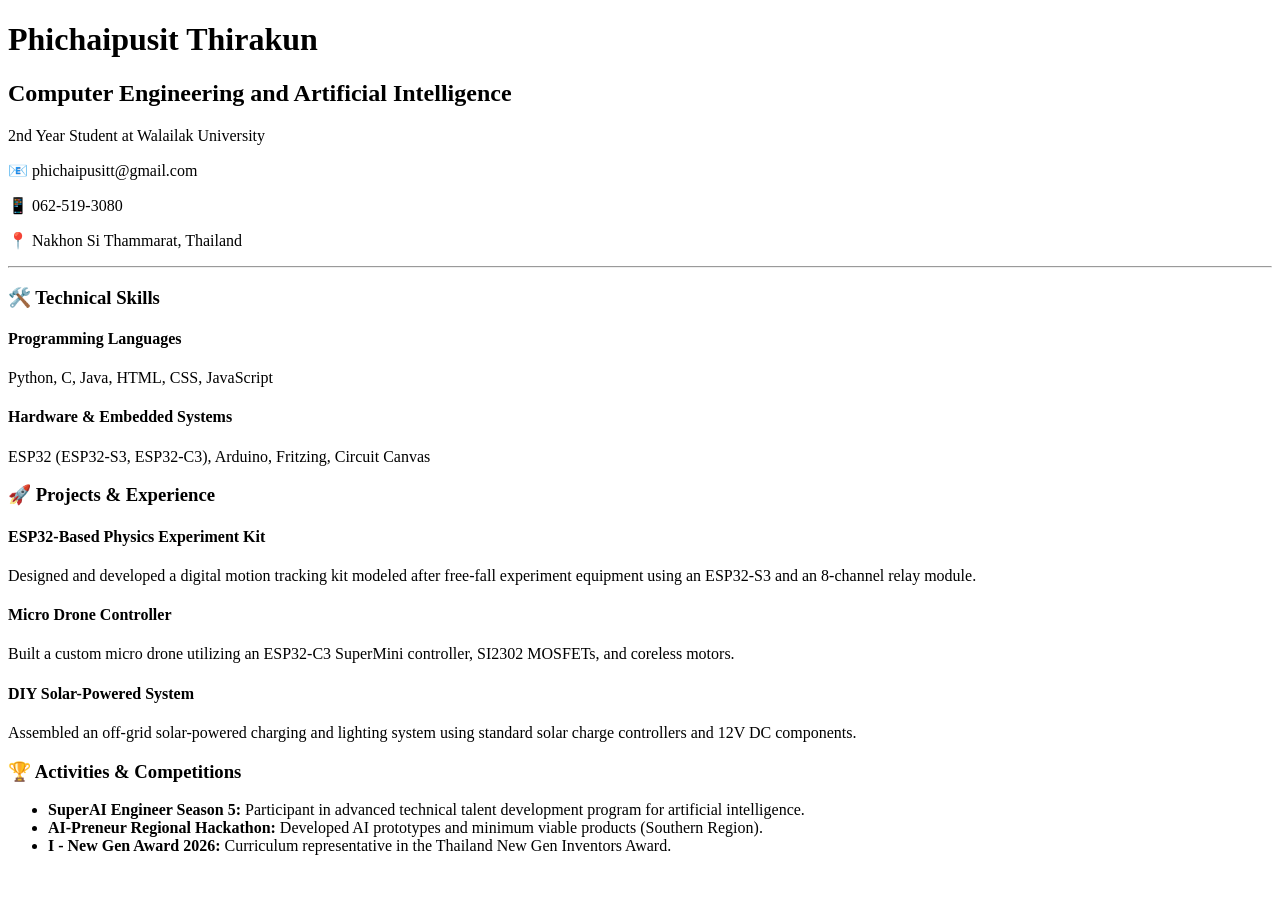
==== index.html @ 3558fc21 "Initial commit" ====
<!DOCTYPE html>
<html lang="en">

<head>
    <meta charset="UTF-8">
    <meta name="viewport" content="width=device-width, initial-scale=1.0">
    <title>Resume | Phichaipusit Thirakun</title>
    <!-- ลิงก์ไปยังไฟล์ CSS อันใหม่ -->
    <link rel="stylesheet" href="resume.css">
</head>

<body>
    <div class="resume-container">
        <!-- ส่วนหัว: ข้อมูลส่วนตัวและการติดต่อ -->
        <header>
            <div class="profile-info">
                <h1>Phichaipusit Thirakun</h1>
                <h2>Computer Engineering and Artificial Intelligence</h2>
                <p>2nd Year Student at Walailak University</p>
            </div>
            <div class="contact-info">
                <p>📧 phichaipusitt@gmail.com</p>
                <p>📱 062-519-3080</p>
                <p>📍 Nakhon Si Thammarat, Thailand</p>
            </div>
        </header>

        <hr>

        <!-- ส่วนที่ 1: ทักษะความสามารถ -->
        <section class="section">
            <h3>🛠️ Technical Skills</h3>
            <div class="skills-grid">
                <div class="skill-category">
                    <h4>Programming Languages</h4>
                    <p>Python, C, Java, HTML, CSS, JavaScript</p>
                </div>
                <div class="skill-category">
                    <h4>Hardware & Embedded Systems</h4>
                    <p>ESP32 (ESP32-S3, ESP32-C3), Arduino, Fritzing, Circuit Canvas</p>
                </div>
            </div>
        </section>

        <!-- ส่วนที่ 2: โปรเจกต์ผลงาน -->
        <section class="section">
            <h3>🚀 Projects & Experience</h3>
            <div class="experience-item">
                <h4>ESP32-Based Physics Experiment Kit</h4>
                <p>Designed and developed a digital motion tracking kit modeled after free-fall experiment equipment
                    using an ESP32-S3 and an 8-channel relay module.</p>
            </div>
            <div class="experience-item">
                <h4>Micro Drone Controller</h4>
                <p>Built a custom micro drone utilizing an ESP32-C3 SuperMini controller, SI2302 MOSFETs, and coreless
                    motors.</p>
            </div>
            <div class="experience-item">
                <h4>DIY Solar-Powered System</h4>
                <p>Assembled an off-grid solar-powered charging and lighting system using standard solar charge
                    controllers and 12V DC components.</p>
            </div>
        </section>

        <!-- ส่วนที่ 3: กิจกรรมและการแข่งขัน -->
        <section class="section">
            <h3>🏆 Activities & Competitions</h3>
            <ul class="activities-list">
                <li><strong>SuperAI Engineer Season 5:</strong> Participant in advanced technical talent development
                    program for artificial intelligence.</li>
                <li><strong>AI-Preneur Regional Hackathon:</strong> Developed AI prototypes and minimum viable products
                    (Southern Region).</li>
                <li><strong>I - New Gen Award 2026:</strong> Curriculum representative in the Thailand New Gen Inventors
                    Award.</li>
            </ul>
        </section>
    </div>
</body>

</html>
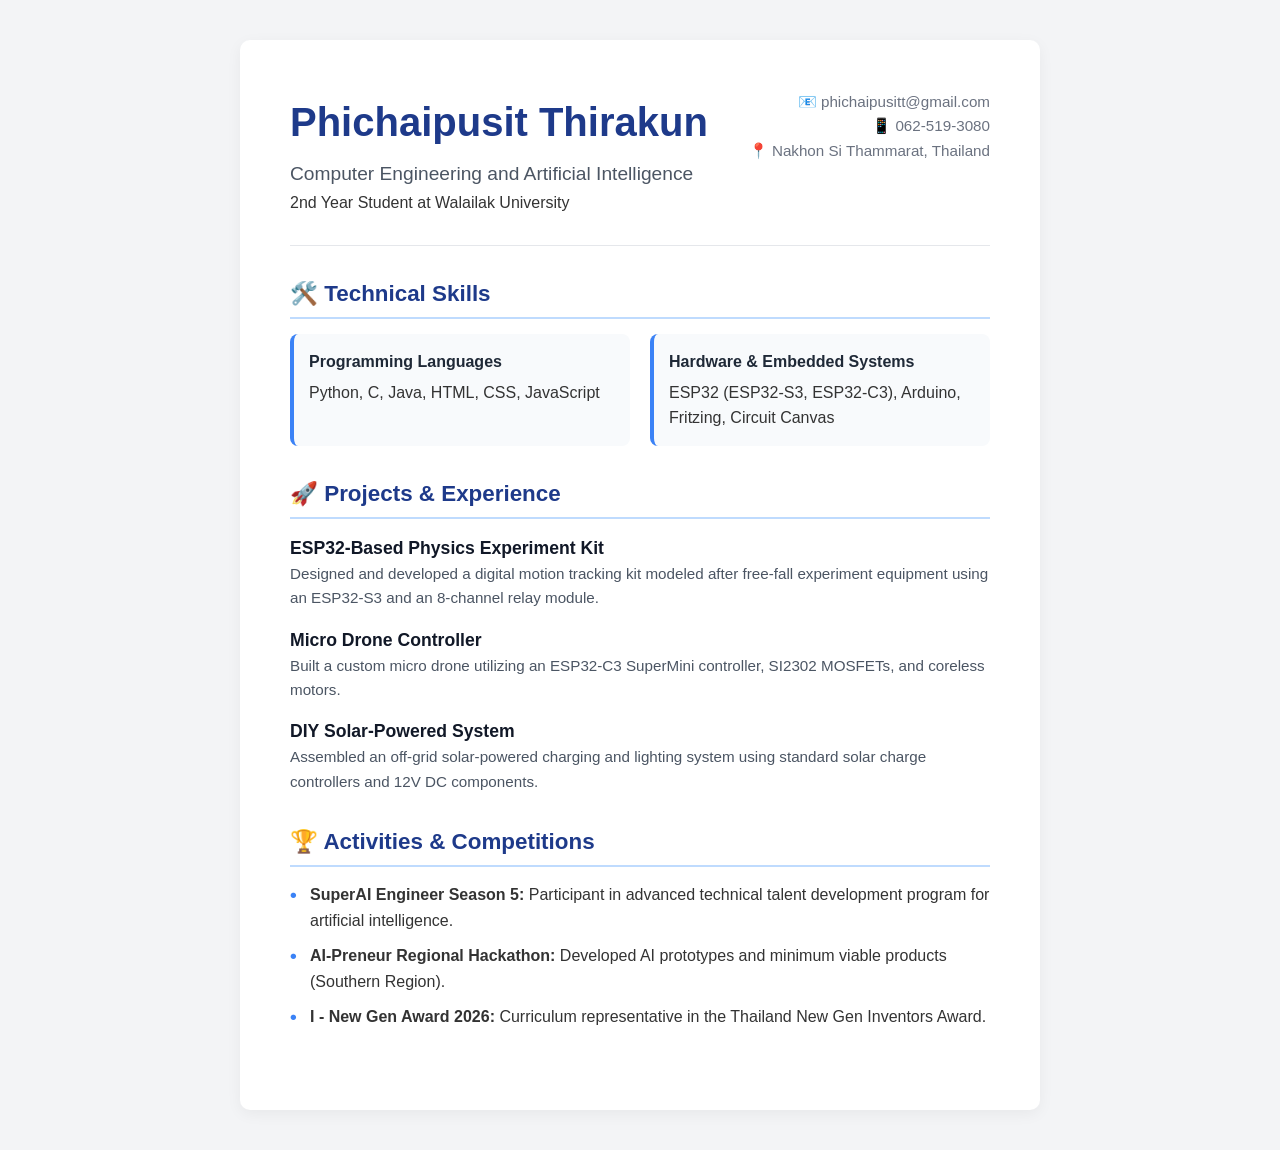
==== commit fc69a0cd: "Initial commit" ====
--- a/index.html
+++ b/index.html
@@ -6,7 +6,7 @@
     <meta name="viewport" content="width=device-width, initial-scale=1.0">
     <title>Resume | Phichaipusit Thirakun</title>
     <!-- ลิงก์ไปยังไฟล์ CSS อันใหม่ -->
-    <link rel="stylesheet" href="resume.css">
+    <link rel="stylesheet" href="style.css">
 </head>
 
 <body>
--- a/style.css
+++ b/style.css
@@ -0,0 +1,133 @@
+* {
+    box-sizing: border-box;
+    margin: 0;
+    padding: 0;
+}
+
+body {
+    font-family: 'Segoe UI', Tahoma, Geneva, Verdana, sans-serif;
+    background-color: #f3f4f6;
+    color: #333;
+    line-height: 1.6;
+    padding: 40px 20px;
+}
+
+.resume-container {
+    max-width: 800px;
+    margin: 0 auto;
+    background: #ffffff;
+    padding: 50px;
+    border-radius: 10px;
+    box-shadow: 0 4px 15px rgba(0, 0, 0, 0.05);
+}
+
+header {
+    display: flex;
+    justify-content: space-between;
+    align-items: flex-start;
+    flex-wrap: wrap;
+    gap: 20px;
+}
+
+h1 {
+    font-size: 2.5em;
+    color: #1e3a8a;
+    margin-bottom: 5px;
+}
+
+h2 {
+    font-size: 1.2em;
+    color: #4b5563;
+    font-weight: 500;
+}
+
+.contact-info p {
+    font-size: 0.95em;
+    color: #6b7280;
+    text-align: right;
+}
+
+hr {
+    border: 0;
+    height: 1px;
+    background: #e5e7eb;
+    margin: 30px 0;
+}
+
+.section {
+    margin-bottom: 30px;
+}
+
+h3 {
+    font-size: 1.4em;
+    color: #1e3a8a;
+    border-bottom: 2px solid #bfdbfe;
+    padding-bottom: 5px;
+    margin-bottom: 15px;
+}
+
+.skills-grid {
+    display: flex;
+    gap: 20px;
+}
+
+.skill-category {
+    flex: 1;
+    background: #f8fafc;
+    padding: 15px;
+    border-radius: 8px;
+    border-left: 4px solid #3b82f6;
+}
+
+.skill-category h4 {
+    margin-bottom: 5px;
+    color: #1f2937;
+}
+
+.experience-item {
+    margin-bottom: 15px;
+}
+
+.experience-item h4 {
+    font-size: 1.1em;
+    color: #111827;
+}
+
+.experience-item p {
+    color: #4b5563;
+    font-size: 0.95em;
+}
+
+.activities-list {
+    list-style-type: none;
+}
+
+.activities-list li {
+    margin-bottom: 10px;
+    position: relative;
+    padding-left: 20px;
+}
+
+.activities-list li::before {
+    content: "•";
+    color: #3b82f6;
+    font-weight: bold;
+    font-size: 1.2em;
+    position: absolute;
+    left: 0;
+    top: -2px;
+}
+
+@media (max-width: 600px) {
+    header {
+        flex-direction: column;
+    }
+
+    .contact-info p {
+        text-align: left;
+    }
+
+    .skills-grid {
+        flex-direction: column;
+    }
+}
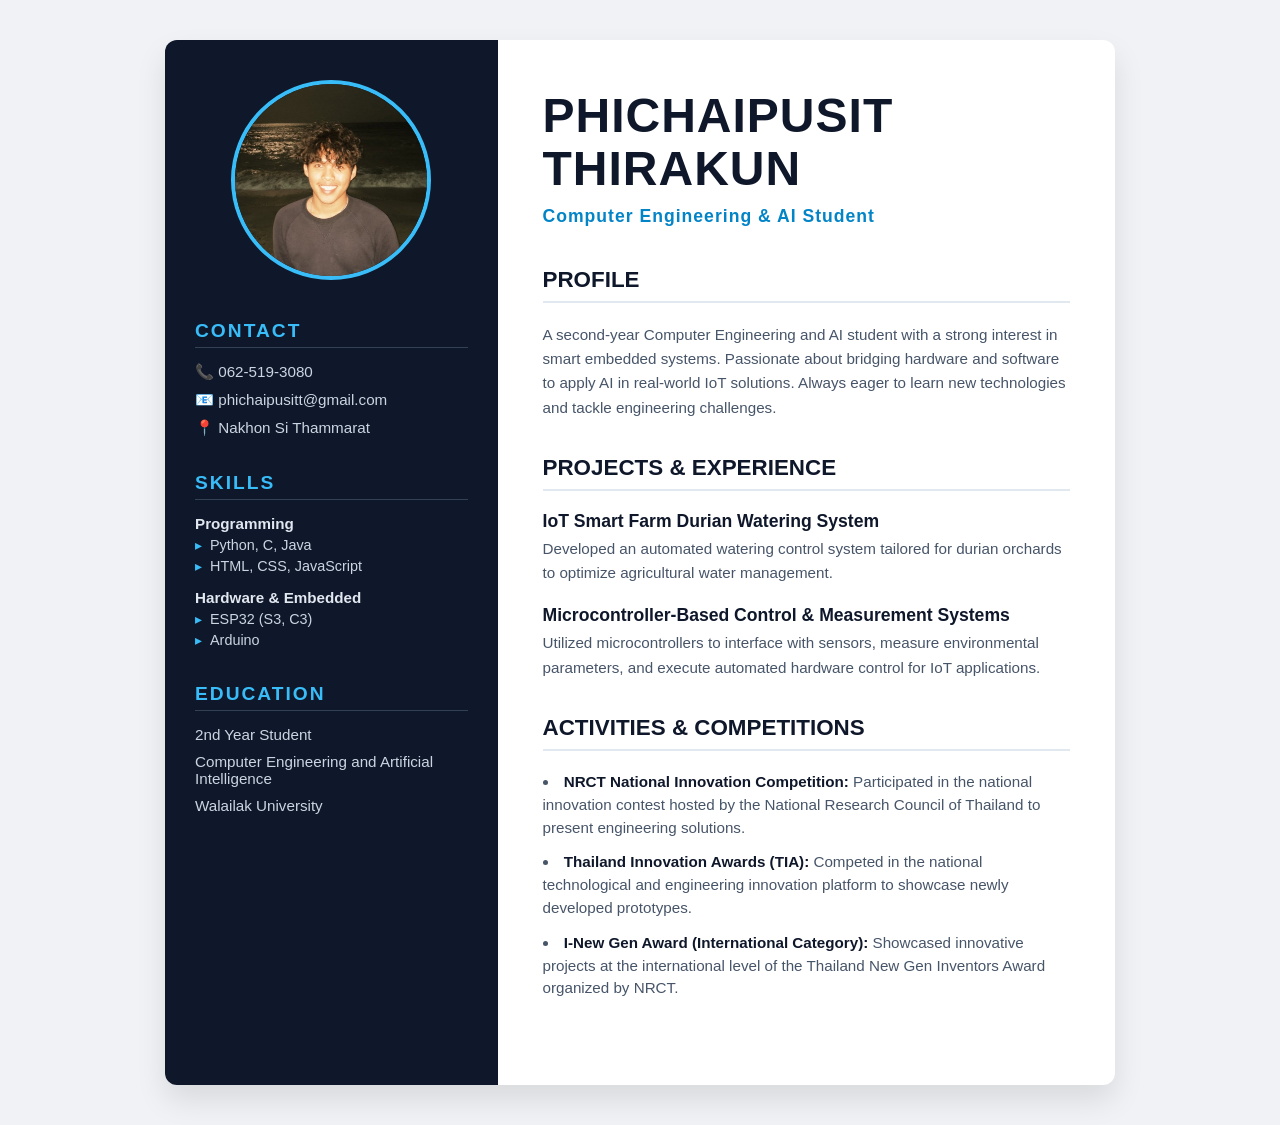
==== commit 713f0375: "Initial commit" ====
--- a/index.html
+++ b/index.html
@@ -5,76 +5,121 @@
     <meta charset="UTF-8">
     <meta name="viewport" content="width=device-width, initial-scale=1.0">
     <title>Resume | Phichaipusit Thirakun</title>
-    <!-- ลิงก์ไปยังไฟล์ CSS อันใหม่ -->
     <link rel="stylesheet" href="style.css">
 </head>
 
 <body>
-    <div class="resume-container">
-        <!-- ส่วนหัว: ข้อมูลส่วนตัวและการติดต่อ -->
-        <header>
-            <div class="profile-info">
-                <h1>Phichaipusit Thirakun</h1>
-                <h2>Computer Engineering and Artificial Intelligence</h2>
-                <p>2nd Year Student at Walailak University</p>
+
+    <div class="resume-wrapper">
+
+        <!-- ================= คอลัมน์ซ้าย (Sidebar) ================= -->
+        <aside class="sidebar">
+
+            <!-- 1. รูปโปรไฟล์ -->
+            <div class="profile-section">
+                <img src="profile2.jpg" alt="Profile Picture" class="profile-pic">
             </div>
-            <div class="contact-info">
-                <p>📧 phichaipusitt@gmail.com</p>
-                <p>📱 062-519-3080</p>
-                <p>📍 Nakhon Si Thammarat, Thailand</p>
-            </div>
-        </header>
 
-        <hr>
-
-        <!-- ส่วนที่ 1: ทักษะความสามารถ -->
-        <section class="section">
-            <h3>🛠️ Technical Skills</h3>
-            <div class="skills-grid">
-                <div class="skill-category">
-                    <h4>Programming Languages</h4>
-                    <p>Python, C, Java, HTML, CSS, JavaScript</p>
-                </div>
-                <div class="skill-category">
-                    <h4>Hardware & Embedded Systems</h4>
-                    <p>ESP32 (ESP32-S3, ESP32-C3), Arduino, Fritzing, Circuit Canvas</p>
+            <!-- 2. ข้อมูลติดต่อ -->
+            <div class="sidebar-block">
+                <h3 class="sidebar-title">Contact</h3>
+                <div class="contact-info">
+                    <p>📞 062-519-3080</p>
+                    <p>📧 phichaipusitt@gmail.com</p>
+                    <p>📍 Nakhon Si Thammarat</p>
                 </div>
             </div>
-        </section>
 
-        <!-- ส่วนที่ 2: โปรเจกต์ผลงาน -->
-        <section class="section">
-            <h3>🚀 Projects & Experience</h3>
-            <div class="experience-item">
-                <h4>ESP32-Based Physics Experiment Kit</h4>
-                <p>Designed and developed a digital motion tracking kit modeled after free-fall experiment equipment
-                    using an ESP32-S3 and an 8-channel relay module.</p>
+            <!-- 3. ทักษะความสามารถ -->
+            <div class="sidebar-block">
+                <h3 class="sidebar-title">Skills</h3>
+                <div class="skills-list">
+                    <h4>Programming</h4>
+                    <ul>
+                        <li>Python, C, Java</li>
+                        <li>HTML, CSS, JavaScript</li>
+                    </ul>
+                    <h4>Hardware & Embedded</h4>
+                    <ul>
+                        <li>ESP32 (S3, C3)</li>
+                        <li>Arduino</li>
+                    </ul>
+                </div>
             </div>
-            <div class="experience-item">
-                <h4>Micro Drone Controller</h4>
-                <p>Built a custom micro drone utilizing an ESP32-C3 SuperMini controller, SI2302 MOSFETs, and coreless
-                    motors.</p>
+
+            <!-- 4. การศึกษา -->
+            <div class="sidebar-block">
+                <h3 class="sidebar-title">Education</h3>
+                <div class="education-info">
+                    <p class="degree">2nd Year Student</p>
+                    <p class="major">Computer Engineering and Artificial Intelligence</p>
+                    <p class="uni">Walailak University</p>
+                </div>
             </div>
-            <div class="experience-item">
-                <h4>DIY Solar-Powered System</h4>
-                <p>Assembled an off-grid solar-powered charging and lighting system using standard solar charge
-                    controllers and 12V DC components.</p>
-            </div>
-        </section>
 
-        <!-- ส่วนที่ 3: กิจกรรมและการแข่งขัน -->
-        <section class="section">
-            <h3>🏆 Activities & Competitions</h3>
-            <ul class="activities-list">
-                <li><strong>SuperAI Engineer Season 5:</strong> Participant in advanced technical talent development
-                    program for artificial intelligence.</li>
-                <li><strong>AI-Preneur Regional Hackathon:</strong> Developed AI prototypes and minimum viable products
-                    (Southern Region).</li>
-                <li><strong>I - New Gen Award 2026:</strong> Curriculum representative in the Thailand New Gen Inventors
-                    Award.</li>
-            </ul>
-        </section>
+        </aside>
+
+        <!-- ================= คอลัมน์ขวา (Main Content) ================= -->
+        <main class="main-content">
+
+            <!-- 5. ชื่อและตำแหน่ง -->
+            <header class="header">
+                <h1>Phichaipusit<br>Thirakun</h1>
+                <h2>Computer Engineering & AI Student</h2>
+
+            </header>
+
+            <!-- 6. ประวัติย่อ -->
+            <section class="content-block">
+                <h3 class="main-title">Profile</h3>
+                <p class="summary-text">
+                    A second-year Computer Engineering and AI student with a strong interest in smart embedded systems. 
+                    Passionate about bridging hardware and software to apply AI in real-world IoT solutions. 
+                    Always eager to learn new technologies and tackle engineering challenges.
+                </p>
+            </section>
+
+            <!-- 7. ประสบการณ์และโปรเจกต์ -->
+            <section class="content-block">
+                <h3 class="main-title">Projects & Experience</h3>
+
+                <div class="experience-item">
+                    <div class="item-header">
+                        <h4>IoT Smart Farm Durian Watering System</h4>
+                    </div>
+                    <p>Developed an automated watering control system tailored for durian orchards to optimize
+                        agricultural water management.</p>
+                </div>
+
+                <div class="experience-item">
+                    <div class="item-header">
+                        <h4>Microcontroller-Based Control & Measurement Systems</h4>
+                    </div>
+                    <p>Utilized microcontrollers to interface with sensors, measure environmental parameters, and
+                        execute automated hardware control for IoT applications.</p>
+                </div>
+            </section>
+
+            <!-- 8. กิจกรรมและการแข่งขัน -->
+            <section class="content-block">
+                <h3 class="main-title">Activities & Competitions</h3>
+                <ul class="activities-list">
+                    <li><strong>NRCT National Innovation Competition:</strong> Participated in the national innovation
+                        contest hosted by the National Research Council of Thailand to present engineering solutions.
+                    </li>
+                    <li><strong>Thailand Innovation Awards (TIA):</strong> Competed in the national technological and
+                        engineering innovation platform to showcase newly developed prototypes.</li>
+                    <li><strong>I-New Gen Award (International Category):</strong> Showcased innovative projects at the
+                        international level of the Thailand New Gen Inventors Award organized by NRCT.</li>
+                </ul>
+            </section>
+
+        </main>
+
     </div>
+
+    <script src="script.js"></script>
+
 </body>
 
 </html>
--- a/style.css
+++ b/style.css
@@ -1,133 +1,204 @@
+/* รีเซ็ตค่าเริ่มต้น */
 * {
-    box-sizing: border-box;
     margin: 0;
     padding: 0;
+    box-sizing: border-box;
+    font-family: 'Segoe UI', Tahoma, Geneva, Verdana, sans-serif;
 }
 
 body {
-    font-family: 'Segoe UI', Tahoma, Geneva, Verdana, sans-serif;
-    background-color: #f3f4f6;
-    color: #333;
-    line-height: 1.6;
+    background-color: #f0f2f5;
+    display: flex;
+    justify-content: center;
     padding: 40px 20px;
 }
 
-.resume-container {
-    max-width: 800px;
-    margin: 0 auto;
-    background: #ffffff;
-    padding: 50px;
-    border-radius: 10px;
-    box-shadow: 0 4px 15px rgba(0, 0, 0, 0.05);
-}
-
-header {
-    display: flex;
-    justify-content: space-between;
-    align-items: flex-start;
-    flex-wrap: wrap;
-    gap: 20px;
-}
-
-h1 {
-    font-size: 2.5em;
-    color: #1e3a8a;
+/* กรอบหลักของ Resume (Flexbox แบ่ง 2 คอลัมน์) */
+.resume-wrapper {
+    display: flex;
+    width: 100%;
+    max-width: 950px;
+    background-color: #ffffff;
+    box-shadow: 0 15px 30px rgba(0, 0, 0, 0.1);
+    border-radius: 12px;
+    overflow: hidden;
+    /* ทำให้ขอบมนครอบคลุมเนื้อหาด้านใน */
+}
+
+/* ================= คอลัมน์ซ้าย ================= */
+.sidebar {
+    width: 35%;
+    background-color: #0f172a;
+    /* สีน้ำเงินเข้ม (Navy) */
+    color: #f8fafc;
+    padding: 40px 30px;
+}
+
+/* รูปโปรไฟล์ */
+.profile-section {
+    display: flex;
+    justify-content: center;
+    margin-bottom: 40px;
+}
+
+.profile-pic {
+    width: 200px;
+    height: 200px;
+    border-radius: 50%;
+    /* ทำให้รูปเป็นวงกลม */
+    object-fit: cover;
+    border: 4px solid #38bdf8;
+    /* กรอบรูปสีฟ้าอ่อน */
+}
+
+/* หัวข้อในคอลัมน์ซ้าย */
+.sidebar-title {
+    font-size: 1.2rem;
+    text-transform: uppercase;
+    letter-spacing: 2px;
+    margin-bottom: 15px;
+    color: #38bdf8;
+    border-bottom: 1px solid #334155;
+    padding-bottom: 5px;
+}
+
+.sidebar-block {
+    margin-bottom: 35px;
+}
+
+/* เนื้อหาในคอลัมน์ซ้าย */
+.contact-info p,
+.education-info p {
+    font-size: 0.95rem;
+    margin-bottom: 10px;
+    color: #cbd5e1;
+}
+
+.skills-list h4 {
+    font-size: 0.95rem;
+    margin: 10px 0 5px 0;
+    color: #e2e8f0;
+}
+
+.skills-list ul {
+    list-style-type: none;
+    margin-bottom: 15px;
+}
+
+.skills-list li {
+    font-size: 0.9rem;
+    color: #cbd5e1;
     margin-bottom: 5px;
-}
-
-h2 {
-    font-size: 1.2em;
-    color: #4b5563;
-    font-weight: 500;
-}
-
-.contact-info p {
-    font-size: 0.95em;
-    color: #6b7280;
-    text-align: right;
-}
-
-hr {
-    border: 0;
-    height: 1px;
-    background: #e5e7eb;
-    margin: 30px 0;
-}
-
-.section {
-    margin-bottom: 30px;
-}
-
-h3 {
-    font-size: 1.4em;
-    color: #1e3a8a;
-    border-bottom: 2px solid #bfdbfe;
-    padding-bottom: 5px;
-    margin-bottom: 15px;
-}
-
-.skills-grid {
-    display: flex;
-    gap: 20px;
-}
-
-.skill-category {
-    flex: 1;
-    background: #f8fafc;
-    padding: 15px;
-    border-radius: 8px;
-    border-left: 4px solid #3b82f6;
-}
-
-.skill-category h4 {
-    margin-bottom: 5px;
-    color: #1f2937;
-}
-
-.experience-item {
-    margin-bottom: 15px;
-}
-
-.experience-item h4 {
-    font-size: 1.1em;
-    color: #111827;
-}
-
-.experience-item p {
-    color: #4b5563;
-    font-size: 0.95em;
-}
-
-.activities-list {
-    list-style-type: none;
-}
-
-.activities-list li {
-    margin-bottom: 10px;
     position: relative;
-    padding-left: 20px;
-}
-
-.activities-list li::before {
-    content: "•";
-    color: #3b82f6;
-    font-weight: bold;
-    font-size: 1.2em;
+    padding-left: 15px;
+}
+
+.skills-list li::before {
+    content: "▸";
     position: absolute;
     left: 0;
-    top: -2px;
-}
-
-@media (max-width: 600px) {
-    header {
+    color: #38bdf8;
+}
+
+/* ================= คอลัมน์ขวา ================= */
+.main-content {
+    width: 65%;
+    padding: 50px 45px;
+}
+
+/* ส่วนชื่อ */
+.header {
+    margin-bottom: 40px;
+}
+
+.header h1 {
+    font-size: 3rem;
+    color: #0f172a;
+    line-height: 1.1;
+    text-transform: uppercase;
+    letter-spacing: 1px;
+}
+
+.header h2 {
+    font-size: 1.1rem;
+    color: #0284c7;
+    margin-top: 10px;
+    font-weight: 600;
+    letter-spacing: 1px;
+}
+
+/* หัวข้อในคอลัมน์ขวา */
+.main-title {
+    font-size: 1.4rem;
+    color: #0f172a;
+    text-transform: uppercase;
+    border-bottom: 2px solid #e2e8f0;
+    padding-bottom: 8px;
+    margin-bottom: 20px;
+}
+
+.content-block {
+    margin-bottom: 35px;
+}
+
+.summary-text {
+    font-size: 0.95rem;
+    color: #475569;
+    line-height: 1.6;
+}
+
+/* โปรเจกต์ */
+.experience-item {
+    margin-bottom: 20px;
+}
+
+.item-header {
+    display: flex;
+    justify-content: space-between;
+    margin-bottom: 5px;
+}
+
+.item-header h4 {
+    font-size: 1.1rem;
+    color: #0f172a;
+}
+
+.experience-item p {
+    font-size: 0.95rem;
+    color: #475569;
+    line-height: 1.6;
+}
+
+/* กิจกรรม */
+.activities-list {
+    list-style-position: inside;
+}
+
+.activities-list li {
+    font-size: 0.95rem;
+    color: #475569;
+    margin-bottom: 12px;
+    line-height: 1.5;
+}
+
+.activities-list strong {
+    color: #0f172a;
+}
+
+/* รองรับมือถือ */
+@media (max-width: 768px) {
+    .resume-wrapper {
         flex-direction: column;
     }
 
-    .contact-info p {
-        text-align: left;
+    .sidebar,
+    .main-content {
+        width: 100%;
     }
 
-    .skills-grid {
-        flex-direction: column;
+    .profile-pic {
+        width: 120px;
+        height: 120px;
     }
-}+}
+
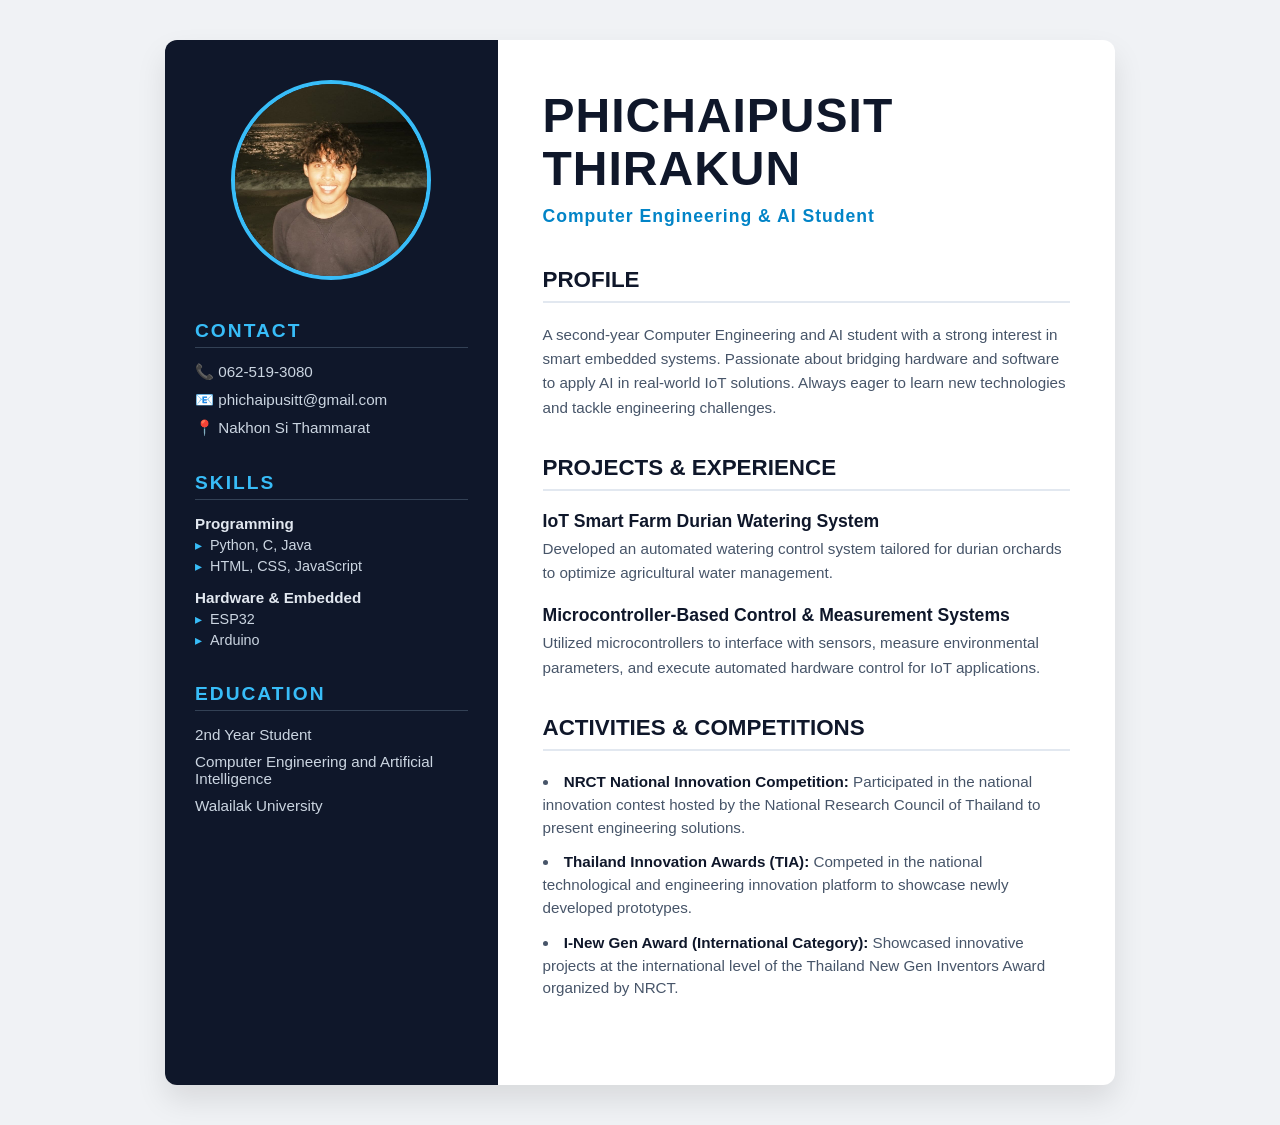
==== commit 5bc311e6: "Initial commit" ====
--- a/index.html
+++ b/index.html
@@ -41,7 +41,7 @@
                     </ul>
                     <h4>Hardware & Embedded</h4>
                     <ul>
-                        <li>ESP32 (S3, C3)</li>
+                        <li>ESP32</li>
                         <li>Arduino</li>
                     </ul>
                 </div>
--- a/style.css
+++ b/style.css
@@ -185,20 +185,43 @@
     color: #0f172a;
 }
 
-/* รองรับมือถือ */
+/* ========================================= */
+/* รองรับหน้าจอมือถือและแท็บเล็ต (Responsive) */
+/* ========================================= */
 @media (max-width: 768px) {
+    /* 1. ลดขอบสีเทาด้านนอกออก เพื่อให้กรอบขาวเต็มจอมากขึ้น */
+    body {
+        padding: 10px; 
+    }
+
+    /* 2. เปลี่ยนให้เรียงจากบนลงล่าง */
     .resume-wrapper {
         flex-direction: column;
     }
 
-    .sidebar,
+    /* 3. ให้คอลัมน์ขยายเต็ม 100% และลด Padding ด้านในไม่ให้บีบข้อความ */
+    .sidebar {
+        width: 100%;
+        padding: 30px 20px;
+    }
+
     .main-content {
         width: 100%;
-    }
-
+        padding: 30px 20px;
+    }
+
+    /* 4. ปรับขนาดรูปโปรไฟล์ให้พอดีกับมือถือ (ถ้าขยายเป็น 200px มา ให้ลดลงเหลือ 150px ตอนอยู่บนมือถือ) */
     .profile-pic {
-        width: 120px;
-        height: 120px;
-    }
-}
-
+        width: 150px;
+        height: 150px;
+    }
+
+    /* 5. ลดขนาดชื่อลงมา เพื่อไม่ให้ตกบรรทัด */
+    .header h1 {
+        font-size: 2.2rem;
+    }
+    
+    .header h2 {
+        font-size: 1rem;
+    }
+}
